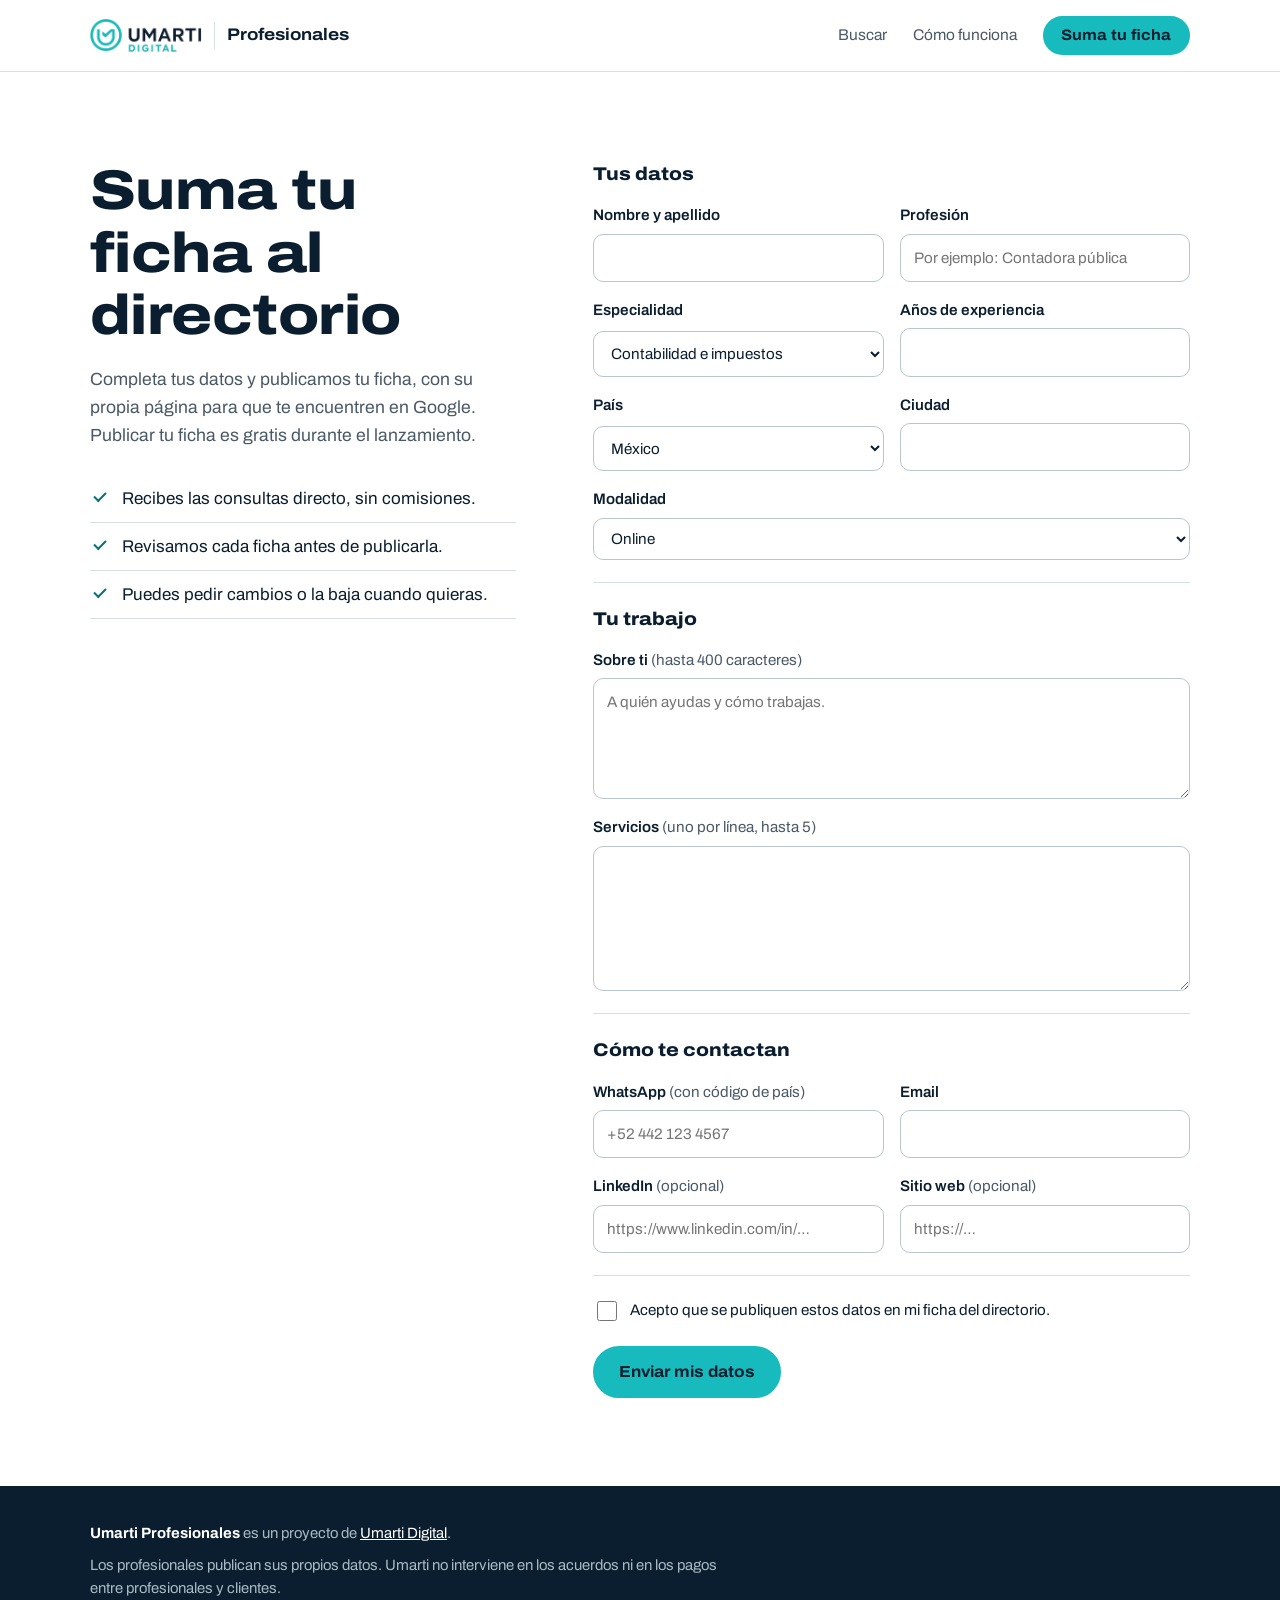
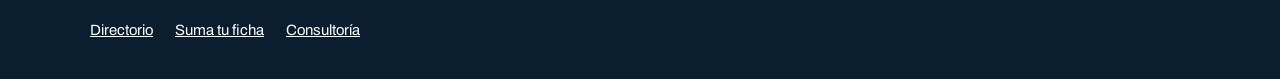
==== sumate/index.html @ 95f4a233 "Primera versión del directorio de profesionales Inicio con buscador y filtros, ficha por profesional" ====
<!doctype html>
<html lang="es">
<head>
<meta charset="utf-8">
<meta name="viewport" content="width=device-width, initial-scale=1">
<title>Suma tu ficha de profesional | Umarti Profesionales</title>
<meta name="description" content="Publica gratis tu ficha de profesional independiente y recibe consultas directo en tu WhatsApp o tu email.">
<link rel="canonical" href="https://profesionales.umartidigital.com/sumate/">
<meta property="og:type" content="website">
<meta property="og:title" content="Suma tu ficha de profesional | Umarti Profesionales">
<meta property="og:description" content="Publica gratis tu ficha de profesional independiente y recibe consultas directo en tu WhatsApp o tu email.">
<meta property="og:url" content="https://profesionales.umartidigital.com/sumate/">
<meta property="og:image" content="https://profesionales.umartidigital.com/assets/img/umarti-logo.png">
<meta name="theme-color" content="#0B1E2F">
<link rel="icon" type="image/png" href="/favicon.png">
<link rel="preconnect" href="https://fonts.googleapis.com">
<link rel="preconnect" href="https://fonts.gstatic.com" crossorigin>
<link href="https://fonts.googleapis.com/css2?family=Archivo:wdth,wght@62..125,300..900&display=swap" rel="stylesheet">
<link rel="stylesheet" href="/assets/css/styles.css">
</head>
<body>
<header class="topbar">
  <div class="wrap topbar__inner">
    <a href="/" class="brand" aria-label="Umarti Profesionales, ir al inicio">
      <img src="/assets/img/umarti-logo.webp" alt="" width="112" height="33">
      <span class="brand__name">Profesionales</span>
    </a>
    <nav class="topbar__nav" aria-label="Secciones">
      <a href="/#directorio">Buscar</a>
      <a href="/#como-funciona">Cómo funciona</a>
      <a href="/sumate/" class="btn btn--small">Suma tu ficha</a>
    </nav>
  </div>
</header>

<main>
  <section class="section join">
    <div class="wrap join__grid">
      <div class="join__intro">
        <h1>Suma tu ficha al directorio</h1>
        <p>Completa tus datos y publicamos tu ficha, con su propia página para que te encuentren en Google. Publicar tu ficha es gratis durante el lanzamiento.</p>
        <ul class="ticks">
          <li>Recibes las consultas directo, sin comisiones.</li>
          <li>Revisamos cada ficha antes de publicarla.</li>
          <li>Puedes pedir cambios o la baja cuando quieras.</li>
        </ul>
      </div>
      <div>
        <div class="notice notice--ok" id="form-ok" role="status" hidden>Recibimos tus datos. Te avisamos por email cuando tu ficha esté publicada.</div>
        <div class="notice notice--error" id="form-error" role="alert" hidden>No se pudieron enviar tus datos. Revisa que los campos obligatorios estén completos e inténtalo de nuevo.</div>
        <form class="form" action="/registro.php" method="post">
          <fieldset>
            <legend>Tus datos</legend>
            <div class="form__row">
              <label>Nombre y apellido<input name="nombre" required maxlength="80" autocomplete="name"></label>
              <label>Profesión<input name="profesion" required maxlength="60" placeholder="Por ejemplo: Contadora pública"></label>
            </div>
            <div class="form__row">
              <label>Especialidad<select name="categoria" required><option>Contabilidad e impuestos</option><option>Derecho</option><option>Arquitectura y construcción</option><option>Ingeniería</option><option>Diseño y fotografía</option><option>Marketing y comunicación</option><option>Tecnología y desarrollo</option><option>Consultoría de negocios</option><option>Recursos humanos</option><option>Finanzas y seguros</option><option>Educación y capacitación</option><option>Traducción e idiomas</option><option>Salud y bienestar</option><option>Inmobiliario</option><option>Otra</option></select></label>
              <label>Años de experiencia<input name="anios" type="number" min="0" max="60" inputmode="numeric"></label>
            </div>
            <div class="form__row">
              <label>País<select name="pais" required><option>México</option><option>Argentina</option><option>Colombia</option><option>Chile</option><option>Perú</option><option>Uruguay</option><option>Paraguay</option><option>Bolivia</option><option>Ecuador</option><option>Panamá</option><option>Costa Rica</option><option>Guatemala</option><option>República Dominicana</option><option>Venezuela</option><option>Otro</option></select></label>
              <label>Ciudad<input name="ciudad" required maxlength="60" autocomplete="address-level2"></label>
            </div>
            <label>Modalidad<select name="modalidad"><option>Online</option><option>Presencial</option><option>Online y presencial</option></select></label>
          </fieldset>
          <fieldset>
            <legend>Tu trabajo</legend>
            <label><span>Sobre ti <span class="hint">(hasta 400 caracteres)</span></span><textarea name="bio" rows="4" required maxlength="400" placeholder="A quién ayudas y cómo trabajas."></textarea></label>
            <label><span>Servicios <span class="hint">(uno por línea, hasta 5)</span></span><textarea name="servicios" rows="5" required maxlength="500"></textarea></label>
          </fieldset>
          <fieldset>
            <legend>Cómo te contactan</legend>
            <div class="form__row">
              <label><span>WhatsApp <span class="hint">(con código de país)</span></span><input name="whatsapp" type="tel" maxlength="25" placeholder="+52 442 123 4567" autocomplete="tel"></label>
              <label>Email<input name="email" type="email" required maxlength="120" autocomplete="email"></label>
            </div>
            <div class="form__row">
              <label><span>LinkedIn <span class="hint">(opcional)</span></span><input name="linkedin" type="url" maxlength="200" placeholder="https://www.linkedin.com/in/…"></label>
              <label><span>Sitio web <span class="hint">(opcional)</span></span><input name="web" type="url" maxlength="200" placeholder="https://…"></label>
            </div>
          </fieldset>
          <label class="check"><input type="checkbox" name="acepto" value="si" required> <span>Acepto que se publiquen estos datos en mi ficha del directorio.</span></label>
          <label class="hp" aria-hidden="true">No completar<input name="sitio" tabindex="-1" autocomplete="off"></label>
          <button type="submit" class="btn">Enviar mis datos</button>
        </form>
      </div>
    </div>
  </section>
</main>

<footer class="footer">
  <div class="wrap footer__inner">
    <p><strong>Umarti Profesionales</strong> es un proyecto de <a href="https://umartidigital.com">Umarti Digital</a>.</p>
    <p>Los profesionales publican sus propios datos. Umarti no interviene en los acuerdos ni en los pagos entre profesionales y clientes.</p>
    <nav aria-label="Pie de página"><a href="/">Directorio</a><a href="/sumate/">Suma tu ficha</a><a href="https://consultoria.umartidigital.com">Consultoría</a></nav>
  </div>
</footer>

<script>
  (function () {
    var q = new URLSearchParams(location.search);
    if (q.get('enviado') === '1') document.getElementById('form-ok').hidden = false;
    if (q.get('enviado') === '0') document.getElementById('form-error').hidden = false;
  })();
</script>
</body>
</html>
---- assets/css/styles.css ----
/* Umarti Profesionales · directorio */
:root {
  --ink: #0B1E2F;
  --teal: #17BBBD;
  --teal-deep: #0C7173;
  --teal-wash: #E3F4F4;
  --mist: #F1F5F6;
  --line: #D6E0E2;
  --slate: #4A5966;
  --white: #FFFFFF;
  --sample: #FFF4D6;

  --font: "Archivo", system-ui, sans-serif;
  --wrap: 1180px;
  --gutter: clamp(16px, 4vw, 40px);
  --radius: 14px;
}

*, *::before, *::after { box-sizing: border-box; }
html { -webkit-text-size-adjust: 100%; }
body { margin: 0; font-family: var(--font); font-size: 1.0625rem; line-height: 1.6; color: var(--ink); background: var(--white); }
img { max-width: 100%; height: auto; display: block; }
a { color: inherit; }
:focus-visible { outline: 3px solid var(--teal); outline-offset: 3px; border-radius: 4px; }
.sr-only { position: absolute; width: 1px; height: 1px; overflow: hidden; clip: rect(0 0 0 0); white-space: nowrap; }
[hidden] { display: none !important; }

.wrap { max-width: var(--wrap); margin: 0 auto; padding: 0 var(--gutter); }

h1, h2, h3 { margin: 0; line-height: 1.12; font-weight: 800; font-stretch: 118%; letter-spacing: -0.01em; }
h1 { font-size: clamp(2.1rem, 4.6vw, 3.5rem); }
h2 { font-size: clamp(1.4rem, 2.4vw, 1.9rem); }
p { margin: 0 0 1em; }

/* Botones y etiquetas */
.btn {
  display: inline-block; background: var(--teal); color: var(--ink);
  font: inherit; font-weight: 700; font-stretch: 108%; font-size: 1rem; line-height: 1.2;
  text-decoration: none; padding: 0.9em 1.5em; border: 2px solid var(--teal); border-radius: 999px; cursor: pointer;
}
.btn:hover { background: #3fd0d2; border-color: #3fd0d2; }
.btn--small { padding: 0.55em 1.1em; font-size: 0.95rem; white-space: nowrap; }
.btn--ghost { background: transparent; border-color: var(--ink); }
.btn--ghost:hover { background: var(--ink); border-color: var(--ink); color: var(--white); }
.tag { display: inline-block; font-size: 0.82rem; font-weight: 600; padding: 3px 10px; border-radius: 999px; background: var(--mist); color: var(--slate); }
.tag--ejemplo { background: var(--sample); color: #6B4E00; }

/* Barra superior */
.topbar { border-bottom: 1px solid var(--line); background: var(--white); }
.topbar__inner { display: flex; align-items: center; justify-content: space-between; gap: 20px; padding-top: 16px; padding-bottom: 16px; }
.brand { display: flex; align-items: center; gap: 12px; text-decoration: none; }
.brand img { width: 112px; }
.brand__name { font-weight: 700; font-stretch: 112%; font-size: 1.05rem; padding-left: 12px; border-left: 1.5px solid var(--line); line-height: 1.6; }
.topbar__nav { display: flex; align-items: center; gap: 26px; }
.topbar__nav a:not(.btn) { text-decoration: none; color: var(--slate); font-size: 0.97rem; }
.topbar__nav a:not(.btn):hover { color: var(--ink); }

/* Inicio */
.hero { background: var(--teal-wash); padding: clamp(48px, 7vw, 88px) 0 clamp(40px, 5vw, 64px); }
.hero h1 { max-width: 20ch; }
.hero__lead { color: var(--slate); font-size: clamp(1.05rem, 1.5vw, 1.2rem); max-width: 60ch; margin: 20px 0 32px; }

/* El buscador: la pieza central */
.search {
  display: grid; grid-template-columns: 1fr auto; max-width: 820px;
  background: var(--white); border: 2px solid var(--ink); border-radius: 18px; overflow: hidden;
}
.search:focus-within { box-shadow: 0 0 0 4px rgba(23, 187, 189, .45); }
.search__field { display: flex; align-items: center; gap: 12px; padding: 0 18px; color: var(--slate); }
.search input, .search select { font: inherit; font-size: 1.1rem; color: var(--ink); border: 0; background: transparent; }
.search input { width: 100%; padding: 20px 0; }
.search input:focus, .search select:focus { outline: none; }
.search__country { border-left: 2px solid var(--line); display: flex; align-items: center; }
.search select { padding: 20px 44px 20px 18px; appearance: none; cursor: pointer;
  background-image: linear-gradient(45deg, transparent 50%, var(--ink) 50%), linear-gradient(135deg, var(--ink) 50%, transparent 50%);
  background-position: calc(100% - 22px) 52%, calc(100% - 16px) 52%; background-size: 6px 6px; background-repeat: no-repeat; }

.launch { margin: 22px 0 0; color: var(--slate); font-size: 0.98rem; }
.launch a { color: var(--teal-deep); font-weight: 600; }
.stats { display: flex; flex-wrap: wrap; gap: 12px 40px; margin: 28px 0 0; }
.stats div { display: flex; flex-direction: column-reverse; }
.stats dd { margin: 0; font-size: 2rem; font-weight: 800; font-stretch: 118%; line-height: 1.1; }
.stats dt { color: var(--slate); font-size: 0.95rem; }

/* Directorio */
.section { padding: clamp(48px, 7vw, 88px) 0; }
.section--mist { background: var(--mist); }
.chips { display: flex; flex-wrap: wrap; gap: 10px; margin-bottom: 36px; }
.chip {
  font: inherit; font-size: 0.97rem; color: var(--ink); background: var(--white);
  border: 1.5px solid var(--line); border-radius: 999px; padding: 8px 16px; cursor: pointer;
}
.chip:hover { border-color: var(--ink); }
.chip.is-active { background: var(--ink); border-color: var(--ink); color: var(--white); }
.chip__n { color: var(--slate); font-size: 0.85rem; margin-left: 4px; }
.chip.is-active .chip__n { color: #9FB3BE; }
.results__head { display: flex; justify-content: space-between; align-items: baseline; gap: 16px; margin-bottom: 20px; }
.results__head p { margin: 0; color: var(--slate); }

.grid { display: grid; grid-template-columns: repeat(auto-fill, minmax(300px, 1fr)); gap: 20px; }
.card { border: 1.5px solid var(--line); border-radius: var(--radius); background: var(--white); }
.card:hover { border-color: var(--teal-deep); }
.card__link { display: flex; flex-direction: column; height: 100%; padding: 22px; text-decoration: none; }
.card__top { display: grid; grid-template-columns: auto 1fr auto; align-items: center; gap: 14px; }
.card__name { font-size: 1.15rem; font-stretch: 108%; }
.card__job { margin: 2px 0 0; color: var(--teal-deep); font-weight: 600; font-size: 0.97rem; }
.card__meta { color: var(--slate); font-size: 0.93rem; margin: 16px 0 10px; }
.card__services { margin: 0 0 18px; padding-left: 1.1em; font-size: 0.95rem; color: var(--slate); flex: 1; }
.card__services li::marker { color: var(--teal-deep); }
.card__foot { display: flex; justify-content: space-between; align-items: center; margin: 0; padding-top: 14px; border-top: 1px solid var(--line); }
.card__cta { font-weight: 700; font-size: 0.95rem; text-decoration: underline; text-underline-offset: 4px; text-decoration-color: var(--teal); }
.empty { padding: 32px; text-align: center; color: var(--slate); border: 1.5px dashed var(--line); border-radius: var(--radius); }

.avatar {
  display: grid; place-items: center; flex: none;
  width: 52px; height: 52px; border-radius: 50%;
  background: var(--ink); color: var(--teal);
  font-weight: 800; font-stretch: 118%; font-size: 1.1rem; letter-spacing: 0.02em;
}
.avatar--xl { width: 96px; height: 96px; font-size: 2rem; border: 4px solid var(--teal); }

/* Cómo funciona */
.how { display: grid; grid-template-columns: 1fr 1fr; gap: clamp(32px, 6vw, 96px); }
.steps { margin: 20px 0 28px; padding: 0; list-style: none; counter-reset: paso; }
.steps li { counter-increment: paso; position: relative; padding: 14px 0 14px 52px; border-bottom: 1px solid var(--line); }
.steps li::before {
  content: counter(paso); position: absolute; left: 0; top: 12px;
  width: 34px; height: 34px; border-radius: 50%; display: grid; place-items: center;
  background: var(--white); border: 2px solid var(--teal-deep); color: var(--teal-deep); font-weight: 800; font-size: 0.95rem;
}

/* Ficha */
.sample { background: var(--sample); color: #5C4300; font-weight: 600; font-size: 0.97rem; padding: 12px 0; }
.profile { padding: clamp(32px, 5vw, 56px) 0 clamp(56px, 8vw, 96px); }
.crumbs { font-size: 0.93rem; color: var(--slate); margin-bottom: 28px; }
.crumbs a { color: var(--slate); }
.profile__head { display: flex; align-items: center; gap: 24px; padding-bottom: 32px; border-bottom: 2px solid var(--ink); }
.profile__job { margin: 6px 0 0; font-size: 1.15rem; color: var(--teal-deep); font-weight: 600; }
.profile__grid { display: grid; grid-template-columns: 1.5fr 1fr; gap: clamp(32px, 6vw, 80px); padding-top: 36px; }
.profile__grid h2 { font-size: 1.25rem; margin-bottom: 12px; }
.profile__bio { font-size: 1.12rem; max-width: 60ch; margin-bottom: 36px; }
.ticks { list-style: none; margin: 0; padding: 0; }
.ticks li { padding: 10px 0 10px 32px; border-bottom: 1px solid var(--line); position: relative; }
.ticks li::before {
  content: ""; position: absolute; left: 4px; top: 1em; width: 12px; height: 7px;
  border-left: 2.5px solid var(--teal-deep); border-bottom: 2.5px solid var(--teal-deep); transform: rotate(-45deg);
}
.contact { background: var(--mist); border-radius: var(--radius); padding: 26px; align-self: start; }
.facts { margin: 0 0 24px; display: grid; gap: 14px; }
.facts dt { font-size: 0.85rem; color: var(--slate); }
.facts dd { margin: 0; font-weight: 600; }
.contact__buttons { display: grid; gap: 10px; }
.contact__buttons .btn { text-align: center; }
.contact__note { margin: 0; padding: 14px; border: 1.5px dashed #C9A23A; border-radius: 10px; font-size: 0.93rem; color: #5C4300; background: var(--sample); }

/* Súmate */
.join__grid { display: grid; grid-template-columns: 1fr 1.4fr; gap: clamp(32px, 6vw, 88px); align-items: start; }
.join__intro { position: sticky; top: 24px; }
.join__intro p { color: var(--slate); margin: 18px 0 24px; font-size: 1.1rem; }
.form { display: grid; gap: 22px; }
.form fieldset { border: 0; margin: 0; padding: 0 0 22px; border-bottom: 1px solid var(--line); display: grid; gap: 16px; }
.form legend { font-weight: 800; font-stretch: 112%; font-size: 1.15rem; margin-bottom: 14px; padding: 0; }
.form__row { display: grid; grid-template-columns: 1fr 1fr; gap: 16px; }
.form label { display: grid; gap: 6px; font-size: 0.95rem; font-weight: 600; }
.hint { font-weight: 400; color: var(--slate); }
.form input, .form select, .form textarea {
  font: inherit; font-weight: 400; color: var(--ink); background: var(--white);
  border: 1.5px solid #B9C7CB; border-radius: 10px; padding: 11px 13px; width: 100%;
}
.form input:focus, .form select:focus, .form textarea:focus { outline: none; border-color: var(--teal-deep); box-shadow: 0 0 0 3px rgba(23, 187, 189, .35); }
.form .check { display: flex; gap: 10px; align-items: flex-start; font-weight: 400; }
.form .check input { width: 20px; height: 20px; margin-top: 3px; flex: none; accent-color: var(--teal-deep); }
.form .btn { justify-self: start; }
.hp { position: absolute !important; left: -9999px; }
.notice { padding: 14px 18px; border-radius: 10px; margin-bottom: 20px; font-weight: 600; }
.notice--ok { background: var(--teal-wash); color: var(--ink); border: 1.5px solid var(--teal); }
.notice--error { background: #F6D5D0; color: #5B1A12; }

/* Pie */
.footer { background: var(--ink); color: #A9BBC5; padding: 36px 0; font-size: 0.93rem; }
.footer__inner { display: grid; gap: 8px; }
.footer p { margin: 0; max-width: 72ch; }
.footer strong, .footer a { color: var(--white); }
.footer nav { display: flex; flex-wrap: wrap; gap: 8px 22px; margin-top: 10px; }

@media (max-width: 860px) {
  .how, .profile__grid, .join__grid { grid-template-columns: 1fr; }
  .join__intro { position: static; }
}
@media (max-width: 640px) {
  .topbar__nav a:not(.btn) { display: none; }
  .topbar__inner { gap: 12px; }
  .brand { gap: 8px; }
  .brand img { width: 84px; }
  .brand__name { font-size: 0.9rem; padding-left: 8px; }
  .btn--small { padding: 0.5em 0.9em; font-size: 0.88rem; }
  .search { grid-template-columns: 1fr; }
  .search__country { border-left: 0; border-top: 2px solid var(--line); }
  .search select { width: 100%; }
  .search input, .search select { padding-top: 16px; padding-bottom: 16px; }
  .grid { grid-template-columns: 1fr; }
  .form__row { grid-template-columns: 1fr; }
  .profile__head { gap: 16px; }
  .avatar--xl { width: 72px; height: 72px; font-size: 1.5rem; }
}
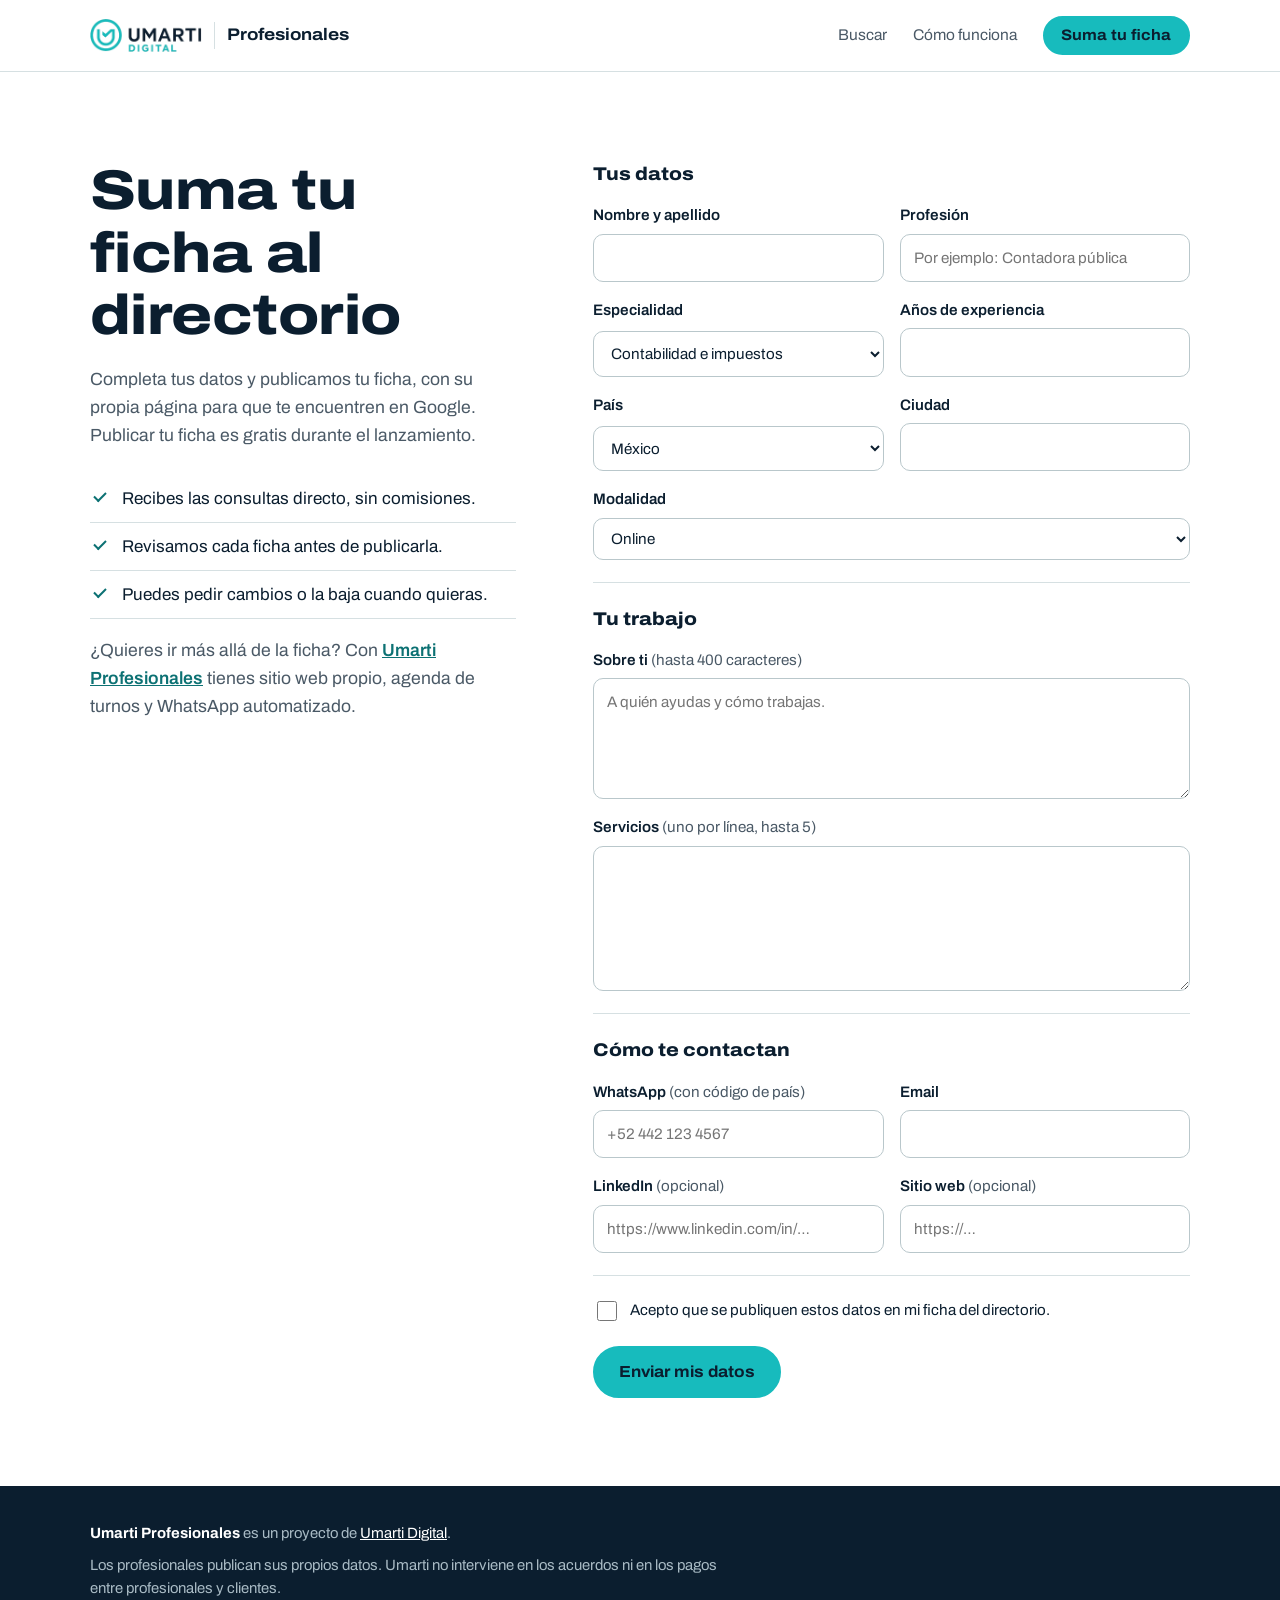
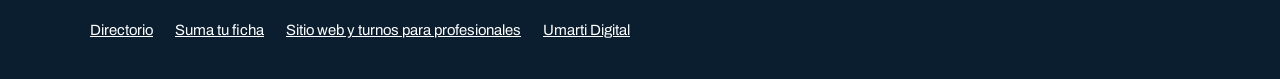
==== commit 018787aa: "Enlaces del directorio a los servicios para profesionales de Umarti Digital Co-Authored-By: Claude O" ====
--- a/sumate/index.html
+++ b/sumate/index.html
@@ -44,6 +44,7 @@
           <li>Revisamos cada ficha antes de publicarla.</li>
           <li>Puedes pedir cambios o la baja cuando quieras.</li>
         </ul>
+        <p class="upsell">¿Quieres ir más allá de la ficha? Con <a href="https://www.umartidigital.com/profesionales/">Umarti Profesionales</a> tienes sitio web propio, agenda de turnos y WhatsApp automatizado.</p>
       </div>
       <div>
         <div class="notice notice--ok" id="form-ok" role="status" hidden>Recibimos tus datos. Te avisamos por email cuando tu ficha esté publicada.</div>
@@ -94,7 +95,7 @@
   <div class="wrap footer__inner">
     <p><strong>Umarti Profesionales</strong> es un proyecto de <a href="https://umartidigital.com">Umarti Digital</a>.</p>
     <p>Los profesionales publican sus propios datos. Umarti no interviene en los acuerdos ni en los pagos entre profesionales y clientes.</p>
-    <nav aria-label="Pie de página"><a href="/">Directorio</a><a href="/sumate/">Suma tu ficha</a><a href="https://consultoria.umartidigital.com">Consultoría</a></nav>
+    <nav aria-label="Pie de página"><a href="/">Directorio</a><a href="/sumate/">Suma tu ficha</a><a href="https://www.umartidigital.com/profesionales/">Sitio web y turnos para profesionales</a><a href="https://www.umartidigital.com/">Umarti Digital</a></nav>
   </div>
 </footer>
 
--- a/assets/css/styles.css
+++ b/assets/css/styles.css
@@ -128,6 +128,9 @@
   width: 34px; height: 34px; border-radius: 50%; display: grid; place-items: center;
   background: var(--white); border: 2px solid var(--teal-deep); color: var(--teal-deep); font-weight: 800; font-size: 0.95rem;
 }
+
+.upsell { margin: 22px 0 0; color: var(--slate); font-size: 0.98rem; max-width: 52ch; }
+.upsell a { color: var(--teal-deep); font-weight: 600; }
 
 /* Ficha */
 .sample { background: var(--sample); color: #5C4300; font-weight: 600; font-size: 0.97rem; padding: 12px 0; }
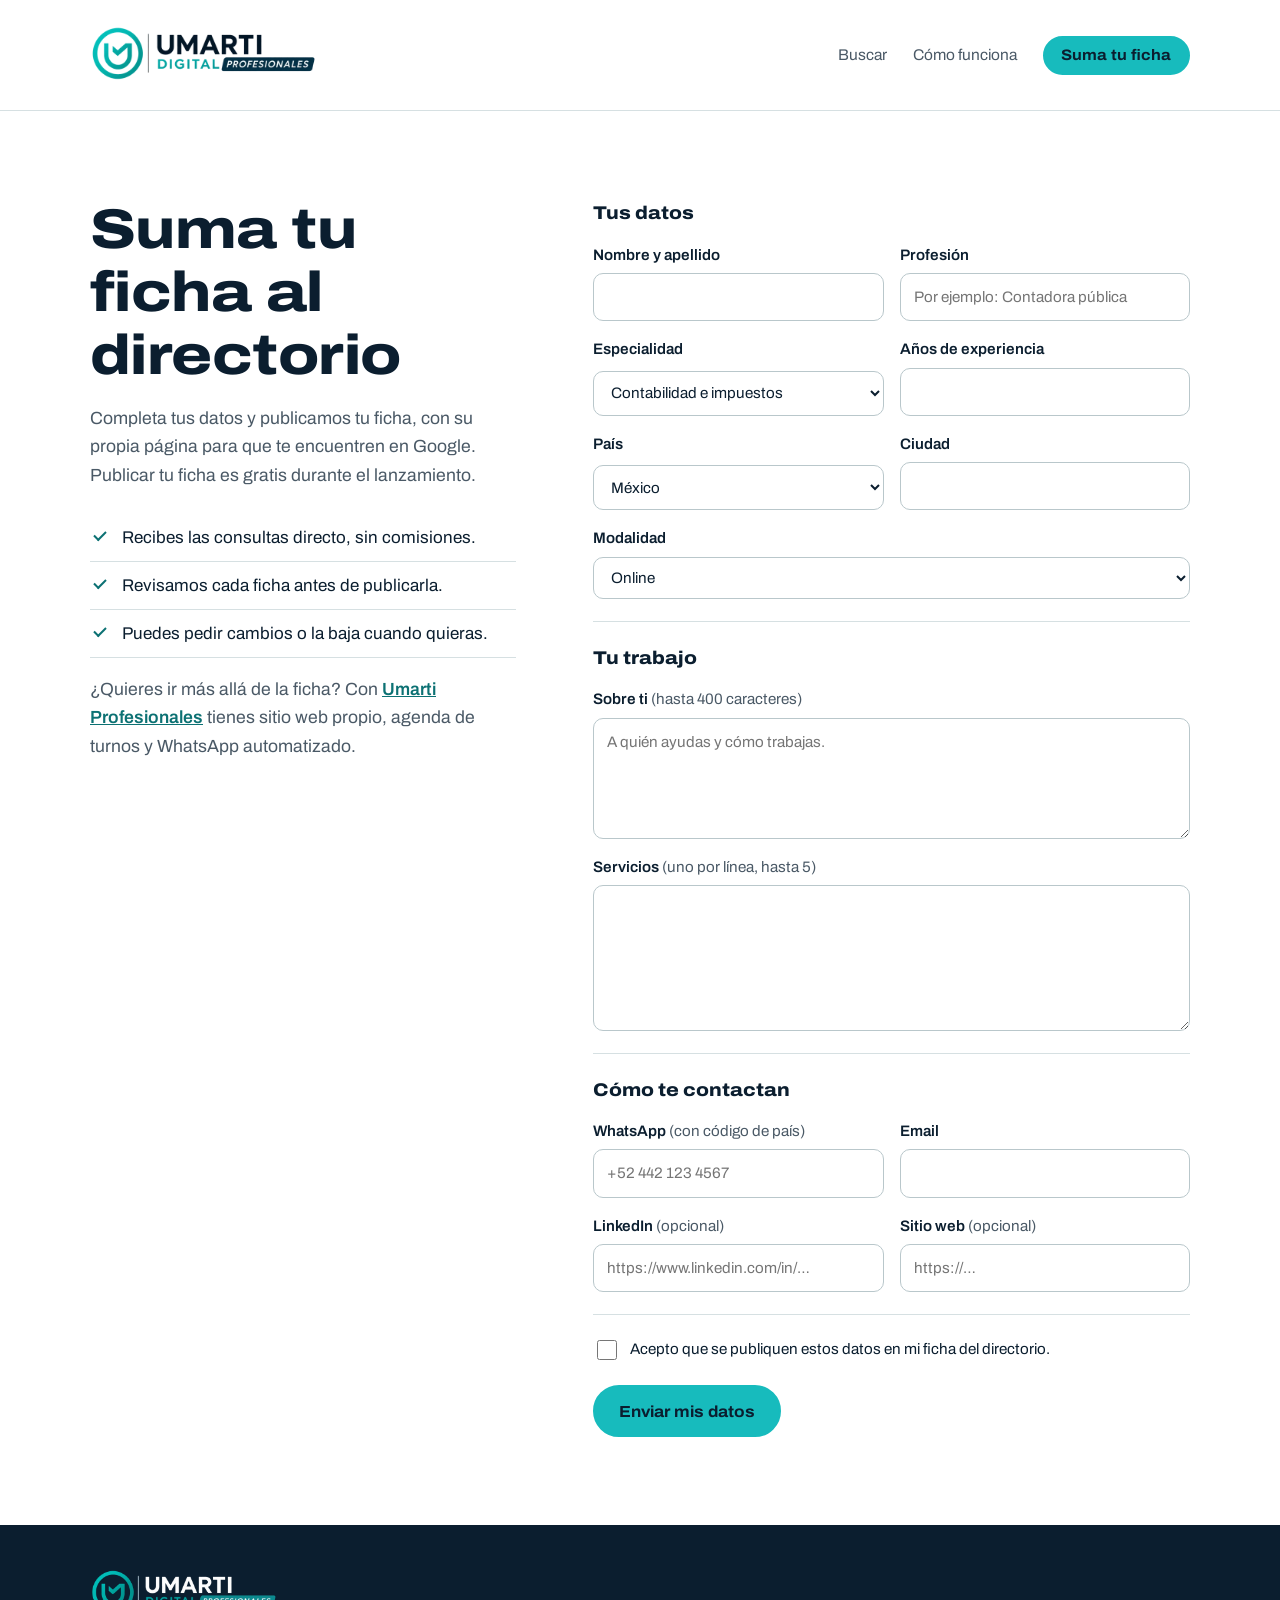
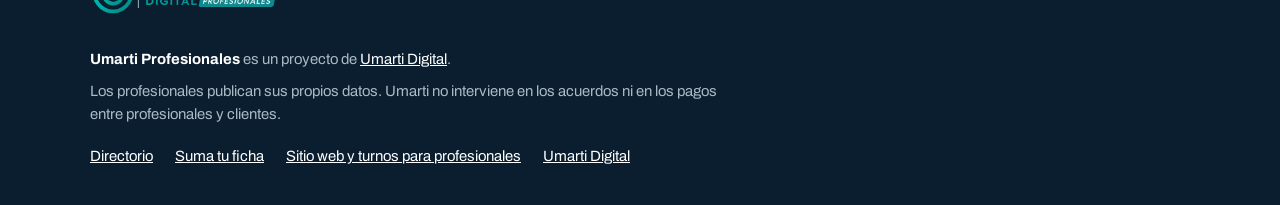
==== commit d27a600a: "Logo Umarti Digital Profesionales en encabezado y pie (borrador) Co-Authored-By: Claude Opus 5.5 <no" ====
--- a/sumate/index.html
+++ b/sumate/index.html
@@ -10,7 +10,7 @@
 <meta property="og:title" content="Suma tu ficha de profesional | Umarti Profesionales">
 <meta property="og:description" content="Publica gratis tu ficha de profesional independiente y recibe consultas directo en tu WhatsApp o tu email.">
 <meta property="og:url" content="https://profesionales.umartidigital.com/sumate/">
-<meta property="og:image" content="https://profesionales.umartidigital.com/assets/img/umarti-logo.png">
+<meta property="og:image" content="https://profesionales.umartidigital.com/assets/img/umarti-profesionales-light.png">
 <meta name="theme-color" content="#0B1E2F">
 <link rel="icon" type="image/png" href="/favicon.png">
 <link rel="preconnect" href="https://fonts.googleapis.com">
@@ -22,8 +22,7 @@
 <header class="topbar">
   <div class="wrap topbar__inner">
     <a href="/" class="brand" aria-label="Umarti Profesionales, ir al inicio">
-      <img src="/assets/img/umarti-logo.webp" alt="" width="112" height="33">
-      <span class="brand__name">Profesionales</span>
+      <picture><source srcset="/assets/img/umarti-profesionales-light.webp" type="image/webp"><img src="/assets/img/umarti-profesionales-light.png" alt="Umarti Digital Profesionales" width="600" height="204"></picture>
     </a>
     <nav class="topbar__nav" aria-label="Secciones">
       <a href="/#directorio">Buscar</a>
@@ -93,6 +92,7 @@
 
 <footer class="footer">
   <div class="wrap footer__inner">
+    <a href="/" class="footer__logo" aria-label="Umarti Digital Profesionales, ir al inicio"><picture><source srcset="/assets/img/umarti-profesionales-dark.webp" type="image/webp"><img src="/assets/img/umarti-profesionales-dark.png" alt="Umarti Digital Profesionales" width="600" height="204" loading="lazy"></picture></a>
     <p><strong>Umarti Profesionales</strong> es un proyecto de <a href="https://umartidigital.com">Umarti Digital</a>.</p>
     <p>Los profesionales publican sus propios datos. Umarti no interviene en los acuerdos ni en los pagos entre profesionales y clientes.</p>
     <nav aria-label="Pie de página"><a href="/">Directorio</a><a href="/sumate/">Suma tu ficha</a><a href="https://www.umartidigital.com/profesionales/">Sitio web y turnos para profesionales</a><a href="https://www.umartidigital.com/">Umarti Digital</a></nav>
--- a/assets/css/styles.css
+++ b/assets/css/styles.css
@@ -206,3 +206,9 @@
   .profile__head { gap: 16px; }
   .avatar--xl { width: 72px; height: 72px; font-size: 1.5rem; }
 }
+
+/* Logo Umarti Digital Profesionales */
+.brand picture img { display: block; width: 230px; height: auto; }
+.footer__logo { display: inline-block; margin-bottom: 14px; }
+.footer__logo img { display: block; width: 190px; height: auto; }
+@media (max-width: 640px) { .brand picture img { width: 165px; } }
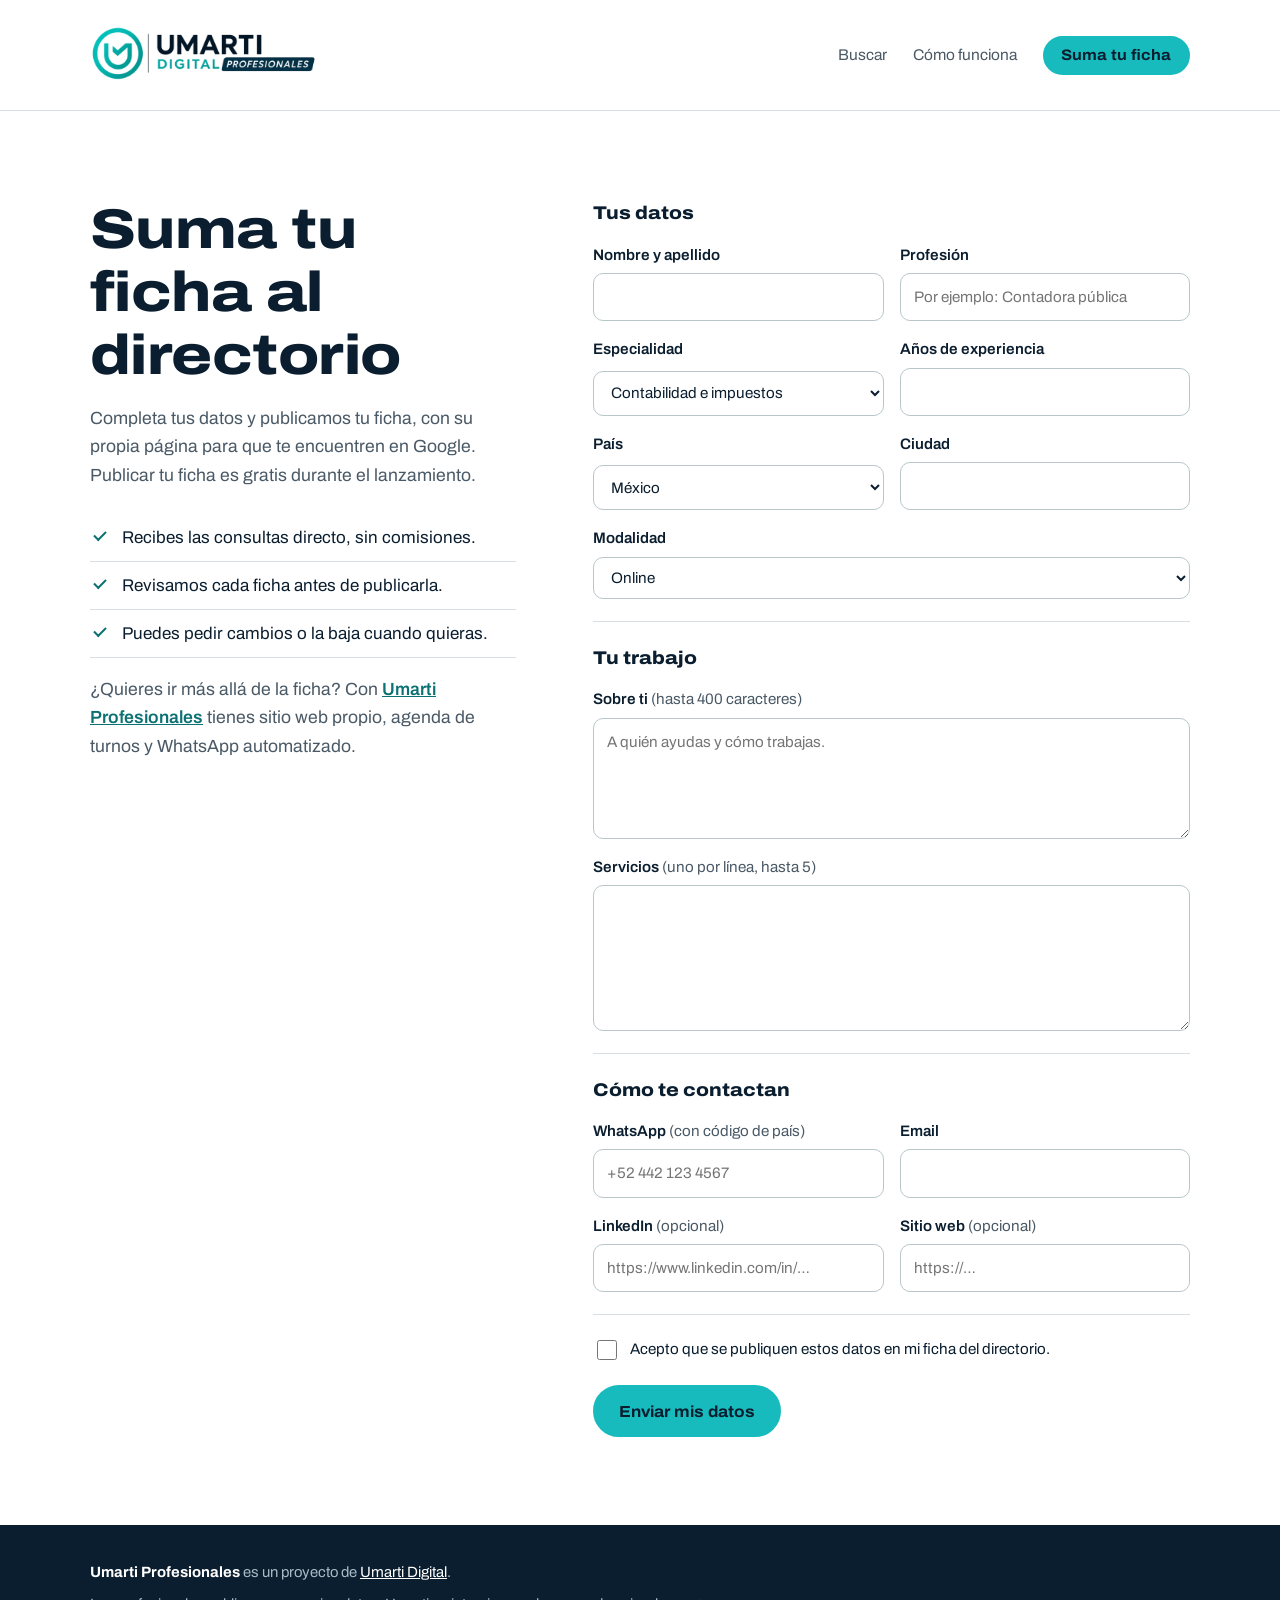
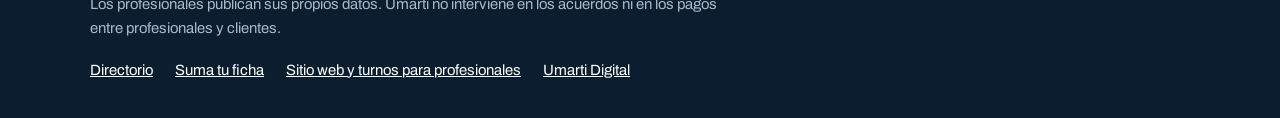
==== commit f1abcfac: "Directorio: logo solo en el encabezado Co-Authored-By: Claude Opus 5.5 <noreply@anthropic.com> Claud" ====
--- a/sumate/index.html
+++ b/sumate/index.html
@@ -92,7 +92,6 @@
 
 <footer class="footer">
   <div class="wrap footer__inner">
-    <a href="/" class="footer__logo" aria-label="Umarti Digital Profesionales, ir al inicio"><picture><source srcset="/assets/img/umarti-profesionales-dark.webp" type="image/webp"><img src="/assets/img/umarti-profesionales-dark.png" alt="Umarti Digital Profesionales" width="600" height="204" loading="lazy"></picture></a>
     <p><strong>Umarti Profesionales</strong> es un proyecto de <a href="https://umartidigital.com">Umarti Digital</a>.</p>
     <p>Los profesionales publican sus propios datos. Umarti no interviene en los acuerdos ni en los pagos entre profesionales y clientes.</p>
     <nav aria-label="Pie de página"><a href="/">Directorio</a><a href="/sumate/">Suma tu ficha</a><a href="https://www.umartidigital.com/profesionales/">Sitio web y turnos para profesionales</a><a href="https://www.umartidigital.com/">Umarti Digital</a></nav>
